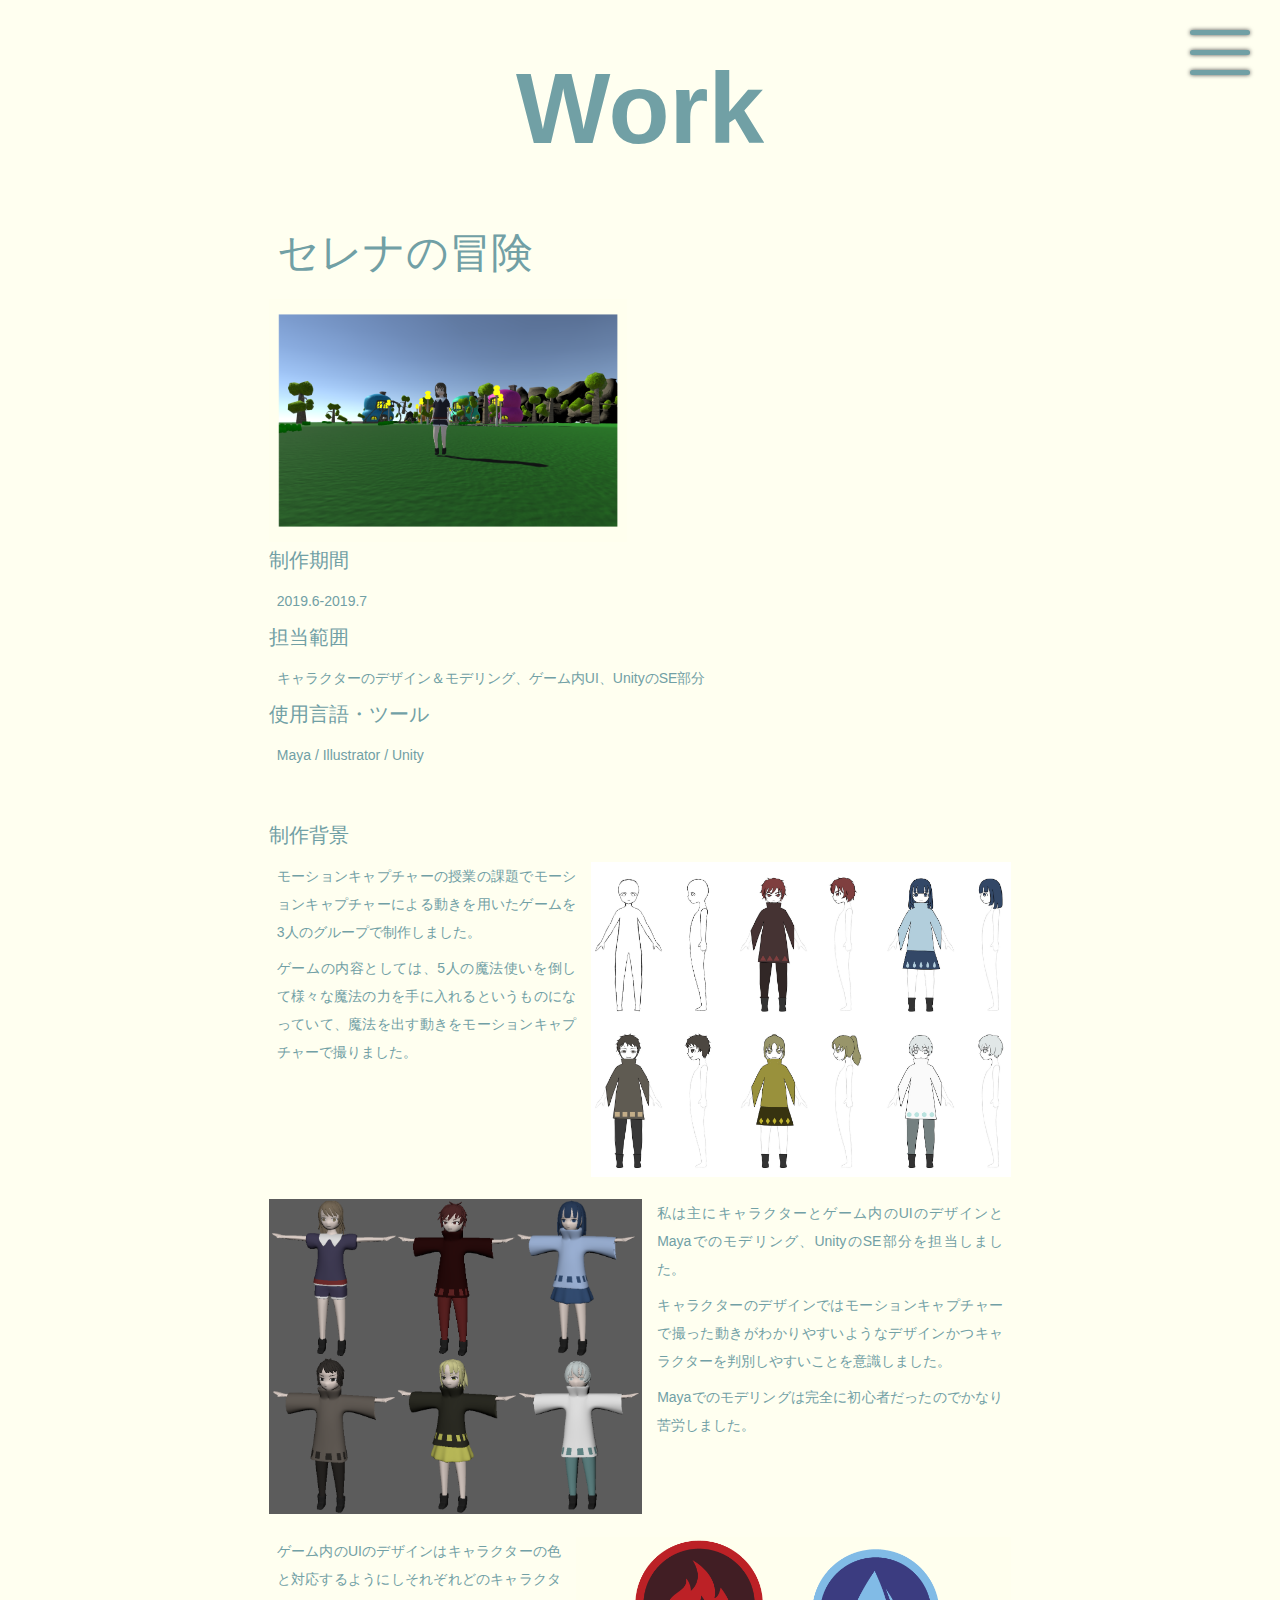
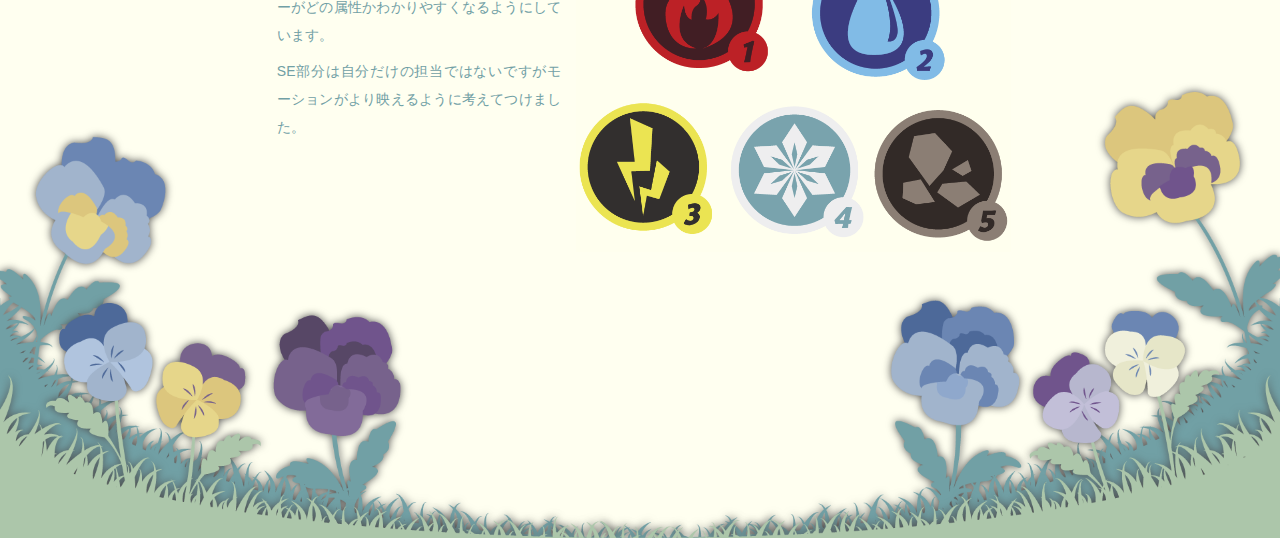
==== adventureofserena.html @ 294e4b8c "何故かここで作品が増えた" ====
<!DOCTYPE html>
<html>
<head>
<title>セレナの冒険 | Portfolio-GotoAyaka-</title>
<meta http-equiv="Content-Type" content="text/html; charset=utf-8" />
<meta name="viewport" content="width=device-width, initial-scale=1.0, maximum-scale=1.0, minimum-scale=1.0, viewport-fit=cover">

<link rel="stylesheet" href="css/work.css">
<script type="text/javascript" src="https://ajax.googleapis.com/ajax/libs/jquery/1.12.4/jquery.min.js"></script>
<script type="text/javascript" src="js/work.js"></script>
</head>
<body>
    <nav class="menu">
        <div class="menu1"></div>
        <div class="menu2"></div>
        <div class="menu3"></div>
    </nav>

    <div class="menu-block">
        <ul class="menu-box title">
            <li><a href="index.html#home">Home</a></li>
            <li><a href="index.html#about">About</a></li>
            <li><a href="index.html#work">Work</a></li>
        </ul>
    </div>

    <h1 class="title work-title">Work</h1>

    <section class="about-work">
        <p class="work-name">セレナの冒険</p>
        <div class="top">
            <div class="left">
                <img  src="./images/serena1.png" alt="">
            </div>
            <ul class="right">
                <li>
                    制作期間
                </li>
                <p>2019.6-2019.7</p>
                <li>
                    担当範囲
                </li>
                <p>キャラクターのデザイン＆モデリング、ゲーム内UI、UnityのSE部分</p>
                <li>
                    使用言語・ツール
                </li>
                <p>Maya / Illustrator / Unity</p>
            </ul>
            
        </div>
        <ul class="bottom">
            <li>制作背景</li>
            <div class="block">
                <img class="right-img" src="./images/serena2.jpg" alt="">
                <p>モーションキャプチャーの授業の課題でモーションキャプチャーによる動きを用いたゲームを3人のグループで制作しました。</p>
                <p>ゲームの内容としては、5人の魔法使いを倒して様々な魔法の力を手に入れるというものになっていて、魔法を出す動きをモーションキャプチャーで撮りました。</p>
                
            </div>
            <div class="block">
                <img class="left-img" src="./images/serena4.png" alt="">
                <p>私は主にキャラクターとゲーム内のUIのデザインとMayaでのモデリング、UnityのSE部分を担当しました。
                    </p>
                <p>キャラクターのデザインではモーションキャプチャーで撮った動きがわかりやすいようなデザインかつキャラクターを判別しやすいことを意識しました。</p>
                <p>Mayaでのモデリングは完全に初心者だったのでかなり苦労しました。</p>
            </div>
            <div class="block">
                    <img class="right-img" src="./images/serena3.png" alt="">
                    <p>ゲーム内のUIのデザインはキャラクターの色と対応するようにしそれぞれどのキャラクターがどの属性かわかりやすくなるようにしています。</p>
                    <p>SE部分は自分だけの担当ではないですがモーションがより映えるように考えてつけました。</p>
                </div>
        </ul>
    </section>

    <img class="pansy" src="./images/pansy.png" alt="">
    <img class="viola" src="./images/viola.png" alt="">
</body>
</html>
---- css/work.css ----
body{
    background:#fffff0;
    font-family: "游ゴシック体", YuGothic, "游ゴシック Medium", "Yu Gothic Medium", "游ゴシック", "Yu Gothic", sans-serif;
    margin: 0;
    position: relative;
    color:#71a0a5;
}



.menu{
    width:60px; 
    height:40px; 
    top: 30px; 
    right:30px; 
    position:fixed; 
    z-index:9999; 
    transition: 0.5s ;
}
.menu:hover{
    opacity: 0.5;
}
.menu1{
    top:0px; 
} 
.menu2{
    top:20px; 
} 
.menu3{
    top:40px; 
}


.menu1,.menu2,.menu3{  
    position:absolute; 
    width:60px; 
    height:5px;      
    background-color: #71a0a5;
    border-radius: 2.5px;
    filter: drop-shadow(0 0 2px #4e4e4e);    
    -webkit-transition: all 0.5s ease-out;
}

.menuclick1{ 
    top:15px; 
    -webkit-transform: rotate(225deg);
    background-color: #fffff0;
}
.menuclick2{ 
    background-color:rgba(255,255,255,0);  
}
.menuclick3{ 
    top:15px; 
   -webkit-transform: rotate(-225deg);
   background-color: #fffff0;
}

.menu-box{
    text-align: right;
    width: 100%; 
    height: 124px; 
    position: fixed;
    right:1%;
}

.menu-block{
    background-image: url("../images/menu.png");
    background-repeat: no-repeat;
    background-attachment: fixed;
    background-position: right top;
    filter: drop-shadow(0 0 5px #4e4e4e);
    position: fixed;
    top: 0;
    right: 0;
    color: #71a0a5;
    height: 100vh;
    width: 100vw;
    z-index: 10;
    display: none;
}
.menu-block ul{
    padding: 60px;
    list-style: none;
}
.menu-block ul li{
    line-height: 180%;
}

.menu-block ul li a{
    color: #fffff0; 
    font-size: 56px; 
    line-height: 200%;
} 

a:-webkit-any-link {
    text-decoration:none;
    transition: 0.5s ;
} 

a:hover{
    opacity: 0.5;
}




.title{
    font-family: guapa, sans-serif;
    font-style: normal;
    font-weight: bold;
}

.work-title{
    font-size: 100px;
    margin: 0;
    padding: 4%;
    text-align: center;
}

.about-work{
    padding:0 21%;
    padding-bottom:20%;
}

.work-name{
    font-size: 42px;
    padding-bottom:10px;
}

.top{
    margin:auto;
    display: flex;
    flex-wrap: wrap;
    padding-bottom: 2%;
}
img{
    width: 28vw;
    height: auto;
}

.left{
    float: left;
	margin-right: 3%;
}

.right{
    font-size: 14px;
    margin-top: 0;
    line-height: 28px;
}

ul{
    list-style: none;
    padding: 0;
}
li{
    font-size: 20px;
    padding-bottom: 5px;
}



.bottom{
    margin: 2% 0;
    font-size: 14px;
    line-height: 28px;
    text-align: justify;
    text-justify: inter-ideograph;
}

.right-img {
    height: 35vh;
    width: auto;
	float: right;
    margin-left: 2%;
}

.left-img{
    height: 35vh;
    width: auto;
    float: left;
    margin-right: 2%;

}

.block{
    display: block;
    padding-bottom: 2%;
}

.block:after {
    content: "";
    display: block;
    height: 0;
    clear: both;
    visibility: hidden;
}

p{
    margin: 8px;
}





.pansy{
    width: 100%;
    position: absolute;
    bottom: 0;
    filter: drop-shadow(0 0 4px #4e4e4e);
}
.viola{
    width: 100%;
    position: absolute;
    bottom: 0;
    filter: drop-shadow(0 0 4px #4e4e4e);
}
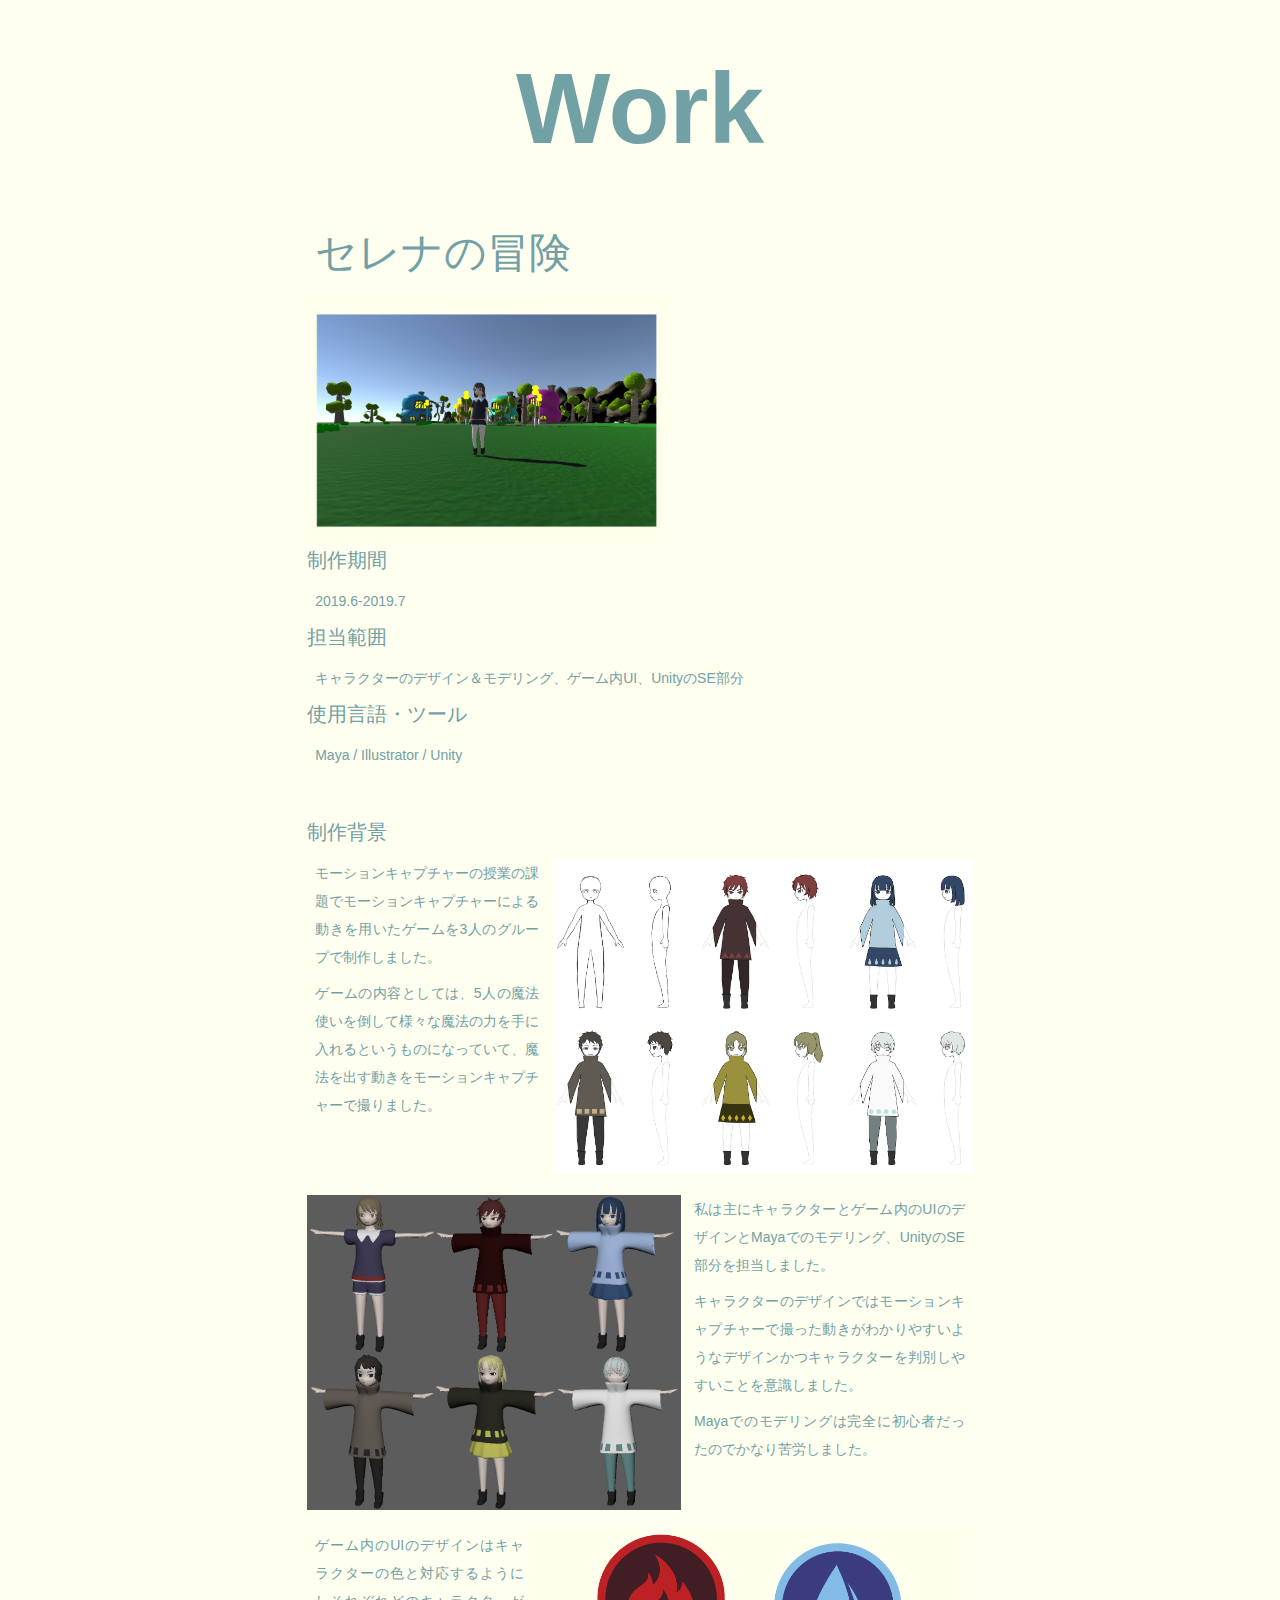
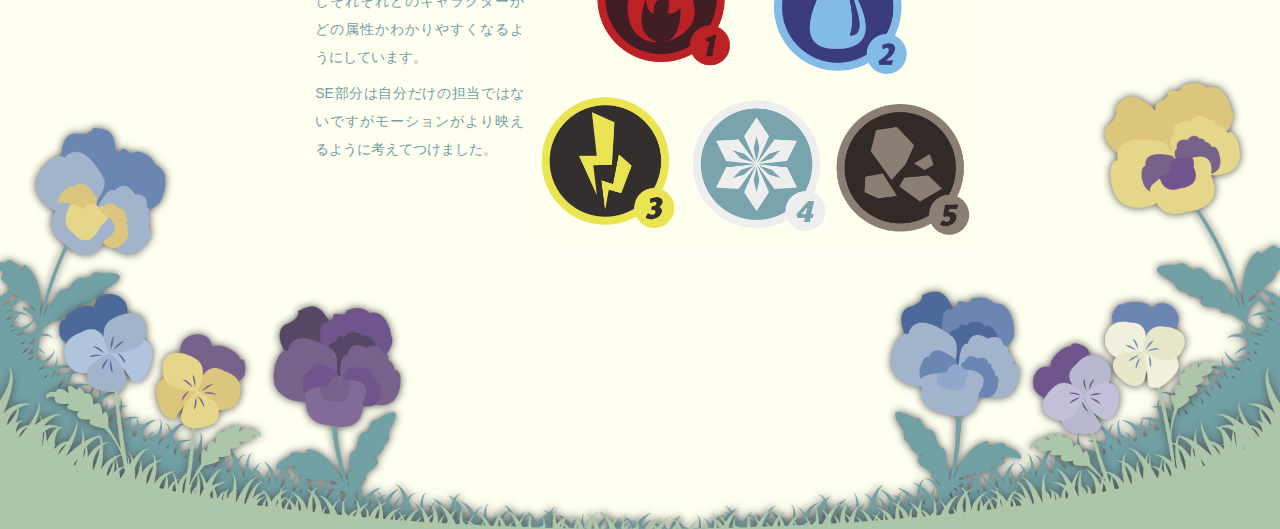
==== commit 9597fca3: "できた気がする" ====
--- a/adventureofserena.html
+++ b/adventureofserena.html
@@ -10,7 +10,7 @@
 <script type="text/javascript" src="js/work.js"></script>
 </head>
 <body>
-    <nav class="menu">
+    <!-- <nav class="menu">
         <div class="menu1"></div>
         <div class="menu2"></div>
         <div class="menu3"></div>
@@ -22,7 +22,7 @@
             <li><a href="index.html#about">About</a></li>
             <li><a href="index.html#work">Work</a></li>
         </ul>
-    </div>
+    </div> -->
 
     <h1 class="title work-title">Work</h1>
 
--- a/css/work.css
+++ b/css/work.css
@@ -75,7 +75,7 @@
     color: #71a0a5;
     height: 100vh;
     width: 100vw;
-    z-index: 10;
+    z-index: 999;
     display: none;
 }
 .menu-block ul{
@@ -118,7 +118,7 @@
 }
 
 .about-work{
-    padding:0 21%;
+    padding:0 24%;
     padding-bottom:20%;
 }
 
@@ -218,5 +218,315 @@
 }
 
 
-
-
+.flying-butterfly1{
+    width: 50px;
+    height: auto;
+    position: absolute;
+    top: 5%;
+    left:5%;
+    opacity: 0;
+    filter: drop-shadow(0 0 3px #4e4e4e);
+    z-index:99; 
+    animation:flying1 50s infinite;
+}
+.flying-butterfly1:hover{
+    animation-play-state: paused;
+}
+
+.flying-butterfly2{
+    width: 50px;
+    height: auto;
+    position: absolute;
+    bottom: 5%;
+    left:5%;
+    opacity: 0;
+    filter: drop-shadow(0 0 3px #4e4e4e);
+    z-index:99; 
+    animation:flying2 50s infinite;
+    animation-delay: 1s;
+}
+.flying-butterfly2:hover{
+    animation-play-state: paused;
+}
+
+.flying-butterfly3{
+    width: 50px;
+    height: auto;
+    position: absolute;
+    top: 5%;
+    right:5%;
+    opacity: 0;
+    filter: drop-shadow(0 0 3px #4e4e4e);
+    z-index:99; 
+    animation:flying3 50s infinite;
+    animation-delay: 2s;
+}
+.flying-butterfly3:hover{
+    animation-play-state: paused;
+}
+
+.flying-butterfly4{
+    width: 50px;
+    height: auto;
+    position: absolute;
+    bottom: 5%;
+    right:5%;
+    opacity: 0;
+    filter: drop-shadow(0 0 3px #4e4e4e);
+    z-index:99; 
+    animation:flying4 50s infinite;
+    animation-delay: 3s;
+}
+.flying-butterfly4:hover{
+    animation-play-state: paused;
+}
+
+@keyframes flying1{
+    0%{
+        top: 5%;
+        left:5%;
+    }
+    5%{
+        opacity: 1;
+    }
+    9%{
+        top: 10%;
+        left:15%;
+        transform: rotate(-30deg);
+    }
+    21%{
+        top:20%;
+        left:5%;
+        transform: rotate(30deg);
+    }
+    29%{
+        top: 30%;
+        left:15%;
+        transform: rotate(30deg);
+    }
+    41%{
+        top: 40%;
+        left:5%;
+        transform: rotate(-30deg);
+    }
+    52%{
+        top: 50%;
+        left:15%;
+        transform: rotate(30deg);
+    }
+    59%{
+        top: 60%;
+        left:5%;
+        transform: rotate(-30deg);
+    }
+    68%{
+        top: 70%;
+        left:15%;
+        transform: rotate(30deg);
+    }
+    80%{
+        top: 80%;
+        left:5%;
+        transform: rotate(-30deg);
+    }
+    92%{
+        top: 90%;
+        left:15%;
+        transform: rotate(30deg);
+    }
+    95%{
+        opacity: 1;
+    }
+    100%{
+        top: 100%;
+        left:5%;
+        opacity: 0;
+        transform: rotate(30deg);
+    }
+}
+@keyframes flying2{
+    0%{
+        bottom: 5%;
+        left:5%;
+        
+    }
+    5%{
+        opacity: 1;
+    }
+    11%{
+        bottom: 10%;
+        left:15%;
+        transform: rotate(30deg);
+    }
+    22%{
+        bottom: 20%;
+        left:5%;
+        transform: rotate(30deg);
+    }
+    29%{
+        bottom: 30%;
+        left:15%;
+        transform: rotate(-30deg);
+    }
+    38%{
+        bottom: 40%;
+        left:5%;
+        transform: rotate(-30deg);
+    }
+    51%{
+        bottom: 50%;
+        left:15%;
+        transform: rotate(30deg);
+    }
+    59%{
+        bottom: 60%;
+        left:5%;
+        transform: rotate(30deg);
+    }
+    71%{
+        bottom: 70%;
+        left:15%;
+        transform: rotate(-30deg);
+    }
+    82%{
+        bottom: 80%;
+        left:5%;
+        transform: rotate(-30deg);
+    }
+    90%{
+        bottom: 90%;
+        left:15%;
+        transform: rotate(30deg);
+    }
+    95%{
+        opacity: 1;
+    }
+    100%{
+        bottom: 100%;
+        left:15%;
+        opacity: 0;
+        transform: rotate(30deg);
+    }
+}
+@keyframes flying3{
+    0%{
+        top: 5%;
+        right:5%;
+    }
+    5%{
+        opacity: 1;
+    }
+    12%{
+        top: 10%;
+        right:15%;
+        transform: rotate(-30deg);
+    }
+    21%{
+        top:20%;
+        right:5%;
+        transform: rotate(30deg);
+    }
+    29%{
+        top: 30%;
+        right:15%;
+        transform: rotate(30deg);
+    }
+    41%{
+        top: 40%;
+        right:5%;
+        transform: rotate(-30deg);
+    }
+    49%{
+        top: 50%;
+        right:15%;
+        transform: rotate(30deg);
+    }
+    61%{
+        top: 60%;
+        right:5%;
+        transform: rotate(-30deg);
+    }
+    72%{
+        top: 70%;
+        right:15%;
+        transform: rotate(30deg);
+    }
+    79%{
+        top: 80%;
+        right:5%;
+        transform: rotate(-30deg);
+    }
+    88%{
+        top: 90%;
+        right:15%;
+        transform: rotate(30deg);
+    }
+    95%{
+        opacity: 1;
+    }
+    100%{
+        top: 100%;
+        right:5%;
+        opacity: 0;
+        transform: rotate(30deg);
+    }
+}
+@keyframes flying4{
+    0%{
+        bottom: 5%;
+        right:5%;
+    }
+    5%{
+        opacity: 1;
+    }
+    9%{
+        bottom: 10%;
+        right:15%;
+    }
+    21%{
+        bottom: 20%;
+        right:5%;
+        transform: rotate(30deg);
+    }
+    29%{
+        bottom: 30%;
+        right:15%;
+    }
+    41%{
+        bottom: 40%;
+        right:5%;
+        transform: rotate(-30deg);
+    }
+    51%{
+        bottom: 50%;
+        right:15%;
+    }
+    59%{
+        bottom: 60%;
+        right:5%;
+        transform: rotate(30deg);
+    }
+    71%{
+        bottom: 70%;
+        right:15%;
+    }
+    79%{
+        bottom: 80%;
+        right:5%;
+        transform: rotate(-30deg);
+    }
+    92%{
+        bottom: 90%;
+        right:15%;
+    }
+    95%{
+        opacity: 1;
+    }
+    100%{
+        bottom: 100%;
+        right:5%;
+        opacity: 0;
+        transform: rotate(30deg);
+    }
+}
+
